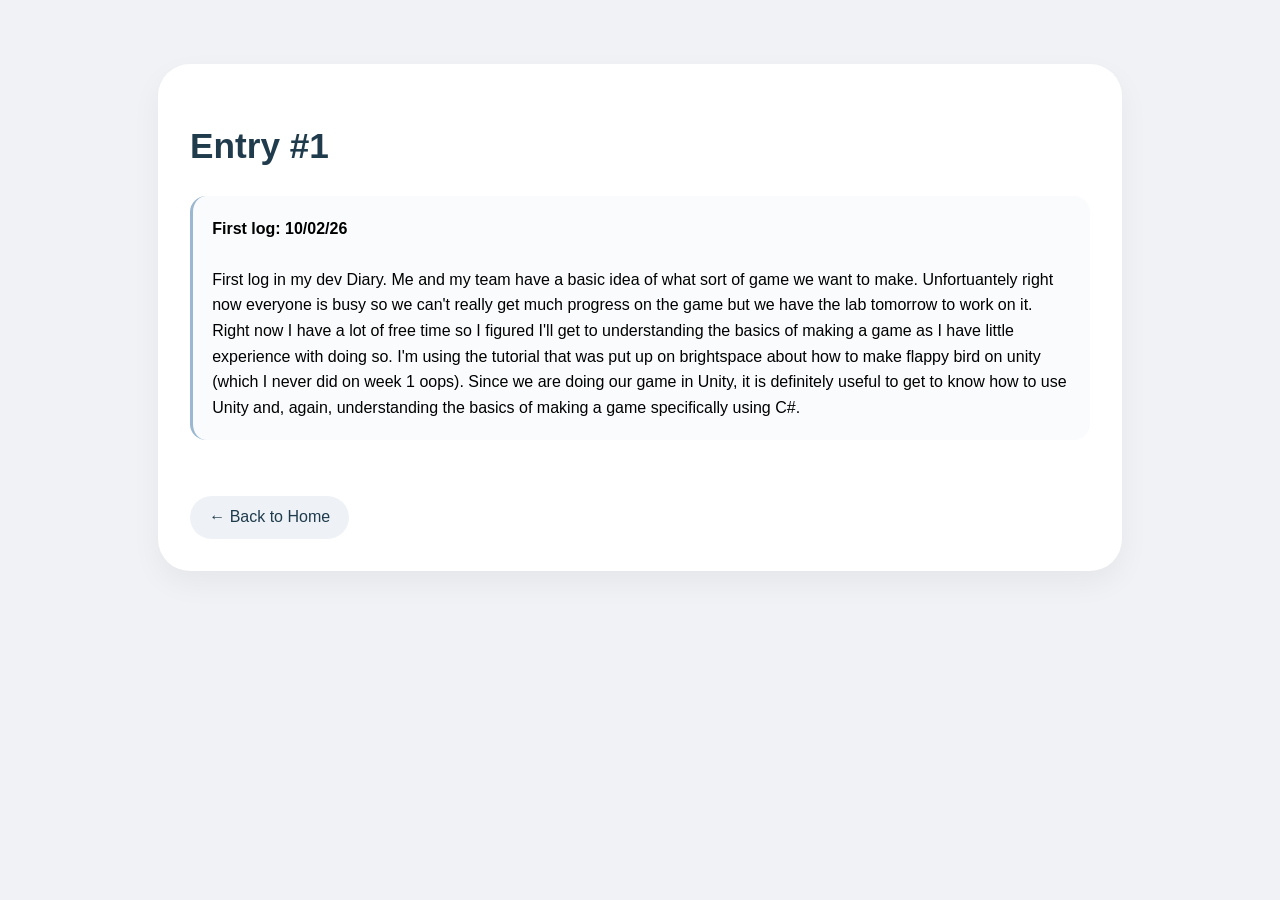
==== page1.html @ 584bca6d "Uploaded updated dev diary Was having a lot of trouble with laptop so I created dev diary on old pc " ====
<!DOCTYPE html>
  <html lang="en">
  <head>
    <meta charset="UTF-8">
    <meta name="viewport" content="width=device-width, initial-scale=1.0">
    <title>Prima Pagina · Lorem Ipsum</title>
    <link rel="stylesheet" href="style.css">
    <style>
      /* Additional page-specific minimal adjustments */
      .page-container { max-width: 900px; margin: 2rem auto; background: white; border-radius: 2rem; box-shadow: 0 12px 30px rgba(0,0,0,0.05); padding: 2rem; }
      .page-title { font-size: 2.2rem; font-weight: 700; color: #1f3b4c; margin-bottom: 0.5rem; }
      .page-sub { color: #3a5b6e; border-left: 4px solid #9bb8d0; padding-left: 1rem; margin: 1rem 0 1.5rem 0; font-style: italic; }
      .latin-sample { background: #f9fbfd; padding: 1.2rem; border-radius: 1rem; border-left: 3px solid #9bb8d0; line-height: 1.6; margin: 1.5rem 0; }
      .back-link { display: inline-block; margin-top: 2rem; padding: 0.6rem 1.2rem; background: #eef2f6; border-radius: 2rem; text-decoration: none; color: #1f3b4c; font-weight: 500; transition: background 0.2s; }
      .back-link:hover { background: #dfe6ed; }
    </style>
  </head>
  <body>
    <div class="page-container">
      <h1 class="page-title">Entry #1</h1>
      <div class="latin-sample">
        <strong>First log: 10/02/26</strong><br><br>
       First log in my dev Diary. Me and my team have a basic idea of what sort of game we want to make. 
       Unfortuantely right now everyone is busy so we can't really get much progress on the game but we have the lab 
       tomorrow to work on it. Right now I have a lot of free time so I figured I'll get to understanding the basics of 
       making a game as I have little experience with doing so. I'm using the tutorial that was put up on brightspace about how 
       to make flappy bird on unity (which I never did on week 1 oops). Since we are doing our game in Unity, it is definitely 
       useful to get to know how to use Unity and, again, understanding the basics of making a game specifically using C#. 
      </div>
      <a href="index.html" class="back-link">← Back to Home</a>
    </div>
  </body>
  </html>
---- style.css ----
body {
  background: #f0f2f5;
  font-family: Arial, Helvetica, sans-serif;
  margin: 0;
  padding: 2rem;
  line-height: 1.5;
}

.container {
  max-width: 1000px;
  margin: 0 auto;
  background: white;
  padding: 2rem;
  border-radius: 12px;
}

.title {
  font-size: 2.5rem;
  margin-bottom: 0.5rem;
  color: #1a3a4a;
}

.description {
  font-size: 1.1rem;
  color: #555;
  margin-bottom: 2rem;
  padding-bottom: 1rem;
  border-bottom: 1px solid #ddd;
}

.links {
  display: flex;
  gap: 1.5rem;
  flex-wrap: wrap;
}

.link-card {
  flex: 1;
  min-width: 180px;
  background: #f9f9f9;
  padding: 1.5rem;
  border-radius: 8px;
  text-decoration: none;
  color: #333;
  border: 1px solid #e0e0e0;
  transition: 0.2s;
}

.link-card:hover {
  background: #eef2f5;
  border-color: #aaa;
}

.card-icon {
  font-size: 2rem;
  margin-bottom: 0.75rem;
}

.card-title {
  font-size: 1.3rem;
  margin-bottom: 0.5rem;
  color: #1a3a4a;
}

.card-desc {
  font-size: 0.9rem;
  color: #666;
}

@media (max-width: 700px) {
  .links-grid {
    flex-direction: column;
  }
  .link-card {
    min-width: auto;
  }
  body {
    padding: 1rem;
  }
}
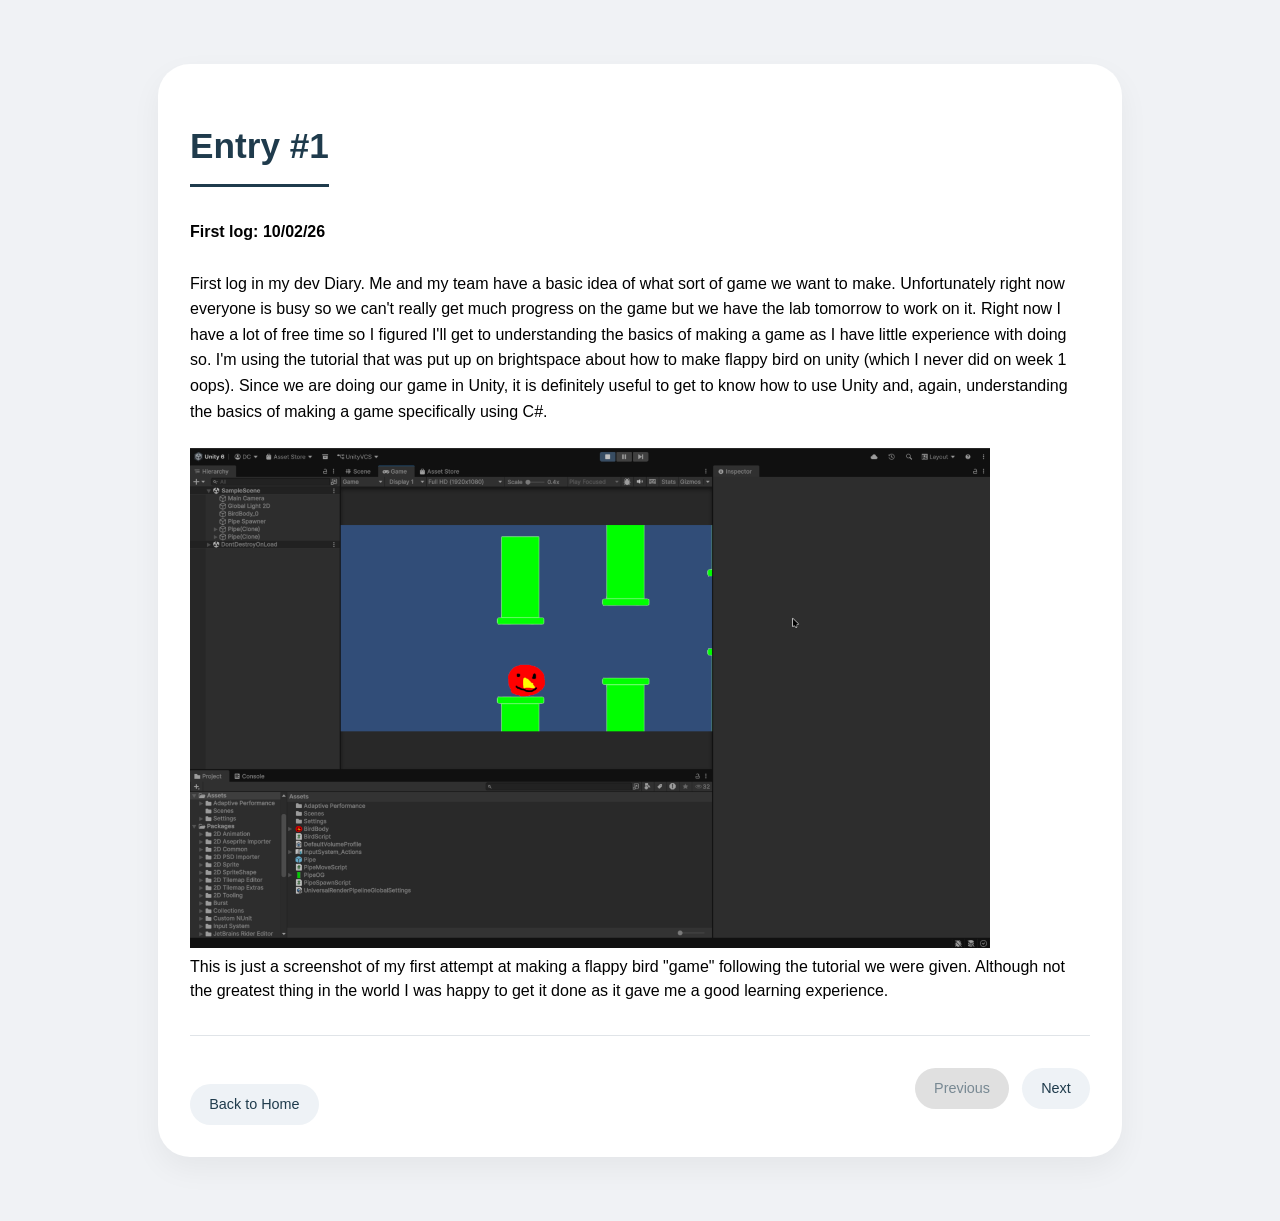
==== commit 58e1dbd2: "Uploading all old files from computer Successfully fixed and edited each entry appropriately" ====
--- a/page1.html
+++ b/page1.html
@@ -1,33 +1,42 @@
 <!DOCTYPE html>
-  <html lang="en">
-  <head>
-    <meta charset="UTF-8">
-    <meta name="viewport" content="width=device-width, initial-scale=1.0">
-    <title>Prima Pagina · Lorem Ipsum</title>
-    <link rel="stylesheet" href="style.css">
-    <style>
-      /* Additional page-specific minimal adjustments */
-      .page-container { max-width: 900px; margin: 2rem auto; background: white; border-radius: 2rem; box-shadow: 0 12px 30px rgba(0,0,0,0.05); padding: 2rem; }
-      .page-title { font-size: 2.2rem; font-weight: 700; color: #1f3b4c; margin-bottom: 0.5rem; }
-      .page-sub { color: #3a5b6e; border-left: 4px solid #9bb8d0; padding-left: 1rem; margin: 1rem 0 1.5rem 0; font-style: italic; }
-      .latin-sample { background: #f9fbfd; padding: 1.2rem; border-radius: 1rem; border-left: 3px solid #9bb8d0; line-height: 1.6; margin: 1.5rem 0; }
-      .back-link { display: inline-block; margin-top: 2rem; padding: 0.6rem 1.2rem; background: #eef2f6; border-radius: 2rem; text-decoration: none; color: #1f3b4c; font-weight: 500; transition: background 0.2s; }
-      .back-link:hover { background: #dfe6ed; }
-    </style>
-  </head>
-  <body>
-    <div class="page-container">
-      <h1 class="page-title">Entry #1</h1>
-      <div class="latin-sample">
-        <strong>First log: 10/02/26</strong><br><br>
-       First log in my dev Diary. Me and my team have a basic idea of what sort of game we want to make. 
-       Unfortuantely right now everyone is busy so we can't really get much progress on the game but we have the lab 
-       tomorrow to work on it. Right now I have a lot of free time so I figured I'll get to understanding the basics of 
-       making a game as I have little experience with doing so. I'm using the tutorial that was put up on brightspace about how 
-       to make flappy bird on unity (which I never did on week 1 oops). Since we are doing our game in Unity, it is definitely 
-       useful to get to know how to use Unity and, again, understanding the basics of making a game specifically using C#. 
-      </div>
-      <a href="index.html" class="back-link">← Back to Home</a>
+<html lang="en">
+<head>
+  <meta charset="UTF-8">
+  <meta name="viewport" content="width=device-width, initial-scale=1.0">
+  <title>Entry #1</title>
+  <link rel="stylesheet" href="style.css">
+  <style>
+    .page-container { max-width: 900px; margin: 2rem auto; background: white; border-radius: 2rem; box-shadow: 0 12px 30px rgba(0,0,0,0.05); padding: 2rem; }
+    .page-title { font-size: 2.2rem; font-weight: 700; color: #1f3b4c; margin-bottom: 0.5rem; padding-bottom: 0.75rem; border-bottom: 3px solid #1f3b4c; display: inline-block; }
+    .latin-sample { background: transparent; padding: 0; border-left: none; line-height: 1.6; margin: 1.5rem 0; }
+    .back-link { display: inline-block; margin-top: 2rem; padding: 0.6rem 1.2rem; background: #eef2f6; border-radius: 2rem; text-decoration: none; color: #1f3b4c; font-weight: 500; transition: background 0.2s; }
+    .back-link:hover { background: #dfe6ed; }
+  </style>
+</head>
+<body>
+  <div class="page-container">
+    <h1 class="page-title">Entry #1</h1>
+    <div class="latin-sample">
+      <strong>First log: 10/02/26</strong><br><br>
+      First log in my dev Diary. Me and my team have a basic idea of what sort of game we want to make. 
+      Unfortunately right now everyone is busy so we can't really get much progress on the game but we have the lab 
+      tomorrow to work on it. Right now I have a lot of free time so I figured I'll get to understanding the basics of 
+      making a game as I have little experience with doing so. I'm using the tutorial that was put up on brightspace about how 
+      to make flappy bird on unity (which I never did on week 1 oops). Since we are doing our game in Unity, it is definitely 
+      useful to get to know how to use Unity and, again, understanding the basics of making a game specifically using C#. 
     </div>
-  </body>
-  </html>+    <div>
+      <img src="assets/images/flappyBird.png" alt="Flappy Bird" style="width:800px;height:500px;"><br>
+      This is just a screenshot of my first attempt at making a flappy bird "game" following 
+      the tutorial we were given. Although not the greatest thing in the world I was happy to get it done 
+      as it gave me a good learning experience.
+    </div>
+    <div class="button-group">
+  <a href="index.html" class="back-link">Back to Home</a>
+  <div class="right-buttons">
+    <a class="nav-btn disabled">Previous</a>
+    <a href="page2.html" class="nav-btn">Next</a>
+  </div>
+</div>
+</body>
+</html>
--- a/style.css
+++ b/style.css
@@ -68,7 +68,7 @@
 }
 
 @media (max-width: 700px) {
-  .links-grid {
+  .links {
     flex-direction: column;
   }
   .link-card {
@@ -77,4 +77,144 @@
   body {
     padding: 1rem;
   }
+}
+
+/* Banner Styles */
+.banner-container {
+  margin-top: 2.5rem;
+  padding-top: 1.5rem;
+  border-top: 2px solid #e0e4e8;
+  text-align: center;
+}
+
+.banner-title {
+  font-size: 1.3rem;
+  color: #1a3a4a;
+  margin-bottom: 1rem;
+}
+
+.marquee-wrapper {
+  width: 100%;
+  overflow: hidden;
+  background: #f5f7fa;
+  border-radius: 12px;
+  padding: 1rem 0;
+  position: relative;
+}
+
+.marquee-track {
+  display: flex;
+  gap: 20px;
+  width: fit-content;
+}
+
+.marquee-track img {
+  height: 250px;
+  width: auto;
+  border-radius: 8px;
+  box-shadow: 0 4px 12px rgba(0,0,0,0.15);
+  object-fit: cover;
+  transition: transform 0.2s;
+}
+
+.marquee-track img:hover {
+  transform: scale(1.05);
+}
+
+.banner-caption {
+  margin-top: 0.75rem;
+  font-size: 0.85rem;
+  color: #666;
+  font-style: italic;
+}
+
+@keyframes scrollHorizontal {
+  0% {
+    transform: translateX(0);
+  }
+  100% {
+    transform: translateX(-50%);
+  }
+}
+
+@media (max-width: 768px) {
+  .marquee-track img {
+    height: 150px;
+  }
+}
+
+/* Page Styles (for diary entries) */
+.page-container { 
+  max-width: 900px; 
+  margin: 2rem auto; 
+  background: #f0f2f5; 
+  border-radius: 2rem; 
+  box-shadow: 0 12px 30px rgba(0,0,0,0.05); 
+  padding: 2rem;
+}
+
+.white-box {
+  background: white;
+  border-radius: 1.5rem;
+  padding: 2rem;
+  box-shadow: 0 2px 8px rgba(0,0,0,0.05);
+}
+
+.page-title { 
+  font-size: 2.2rem; 
+  font-weight: 700; 
+  color: #1f3b4c; 
+  margin-bottom: 0.5rem; 
+  padding-bottom: 0.75rem; 
+  border-bottom: 3px solid #1f3b4c; 
+  display: inline-block; 
+}
+
+.latin-sample { 
+  background: transparent; 
+  padding: 0; 
+  border-left: none; 
+  line-height: 1.6; 
+  margin: 1.5rem 0; 
+}
+
+.button-group {
+  display: flex;
+  justify-content: space-between;
+  align-items: center;
+  margin-top: 2rem;
+  padding-top: 1rem;
+  border-top: 1px solid #e0e4e8;
+  gap: 1rem;
+  flex-wrap: wrap;
+}
+
+.right-buttons {
+  display: flex;
+  gap: 0.8rem;
+}
+
+.back-link, .nav-btn {
+  display: inline-block;
+  padding: 0.6rem 1.2rem;
+  background: #eef2f6;
+  border-radius: 2rem;
+  text-decoration: none;
+  color: #1f3b4c;
+  font-weight: 500;
+  transition: background 0.2s;
+  border: none;
+  cursor: pointer;
+  font-size: 0.9rem;
+}
+
+.back-link:hover, .nav-btn:hover {
+  background: #dfe6ed;
+}
+
+.nav-btn.disabled {
+  background: #cccccc;
+  cursor: not-allowed;
+  pointer-events: none;
+  opacity: 0.6;
 }
